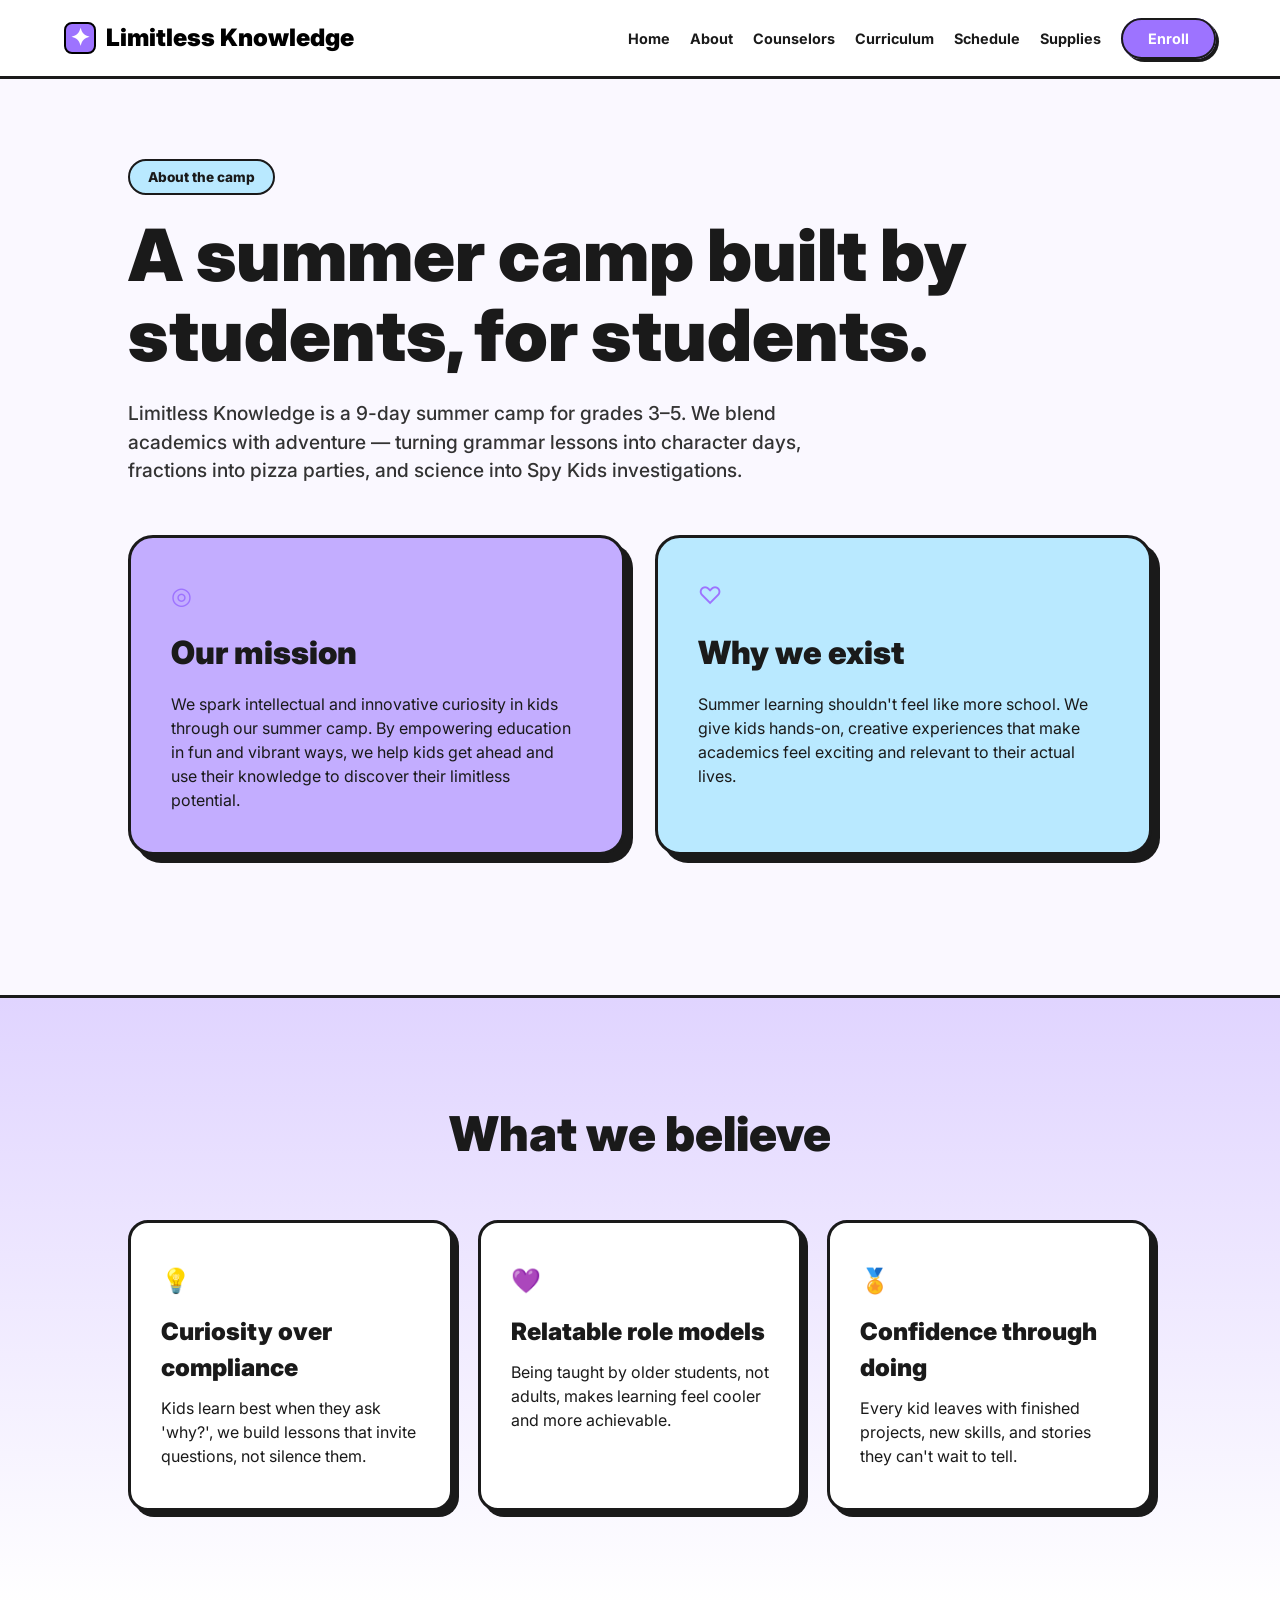
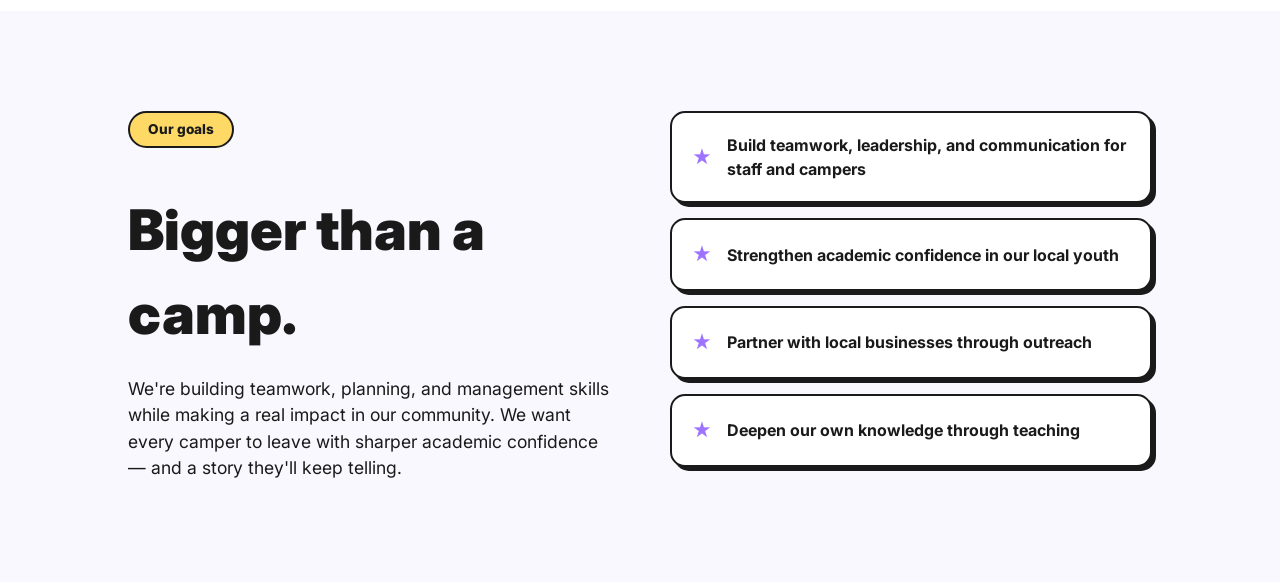
==== about.html @ a6e22866 "Add files via upload" ====
<!DOCTYPE html>
<html lang="en">
<head>
    <meta charset="UTF-8">
    <meta name="viewport" content="width=device-width, initial-scale=1.0">
    <title>About | Limitless Knowledge</title>
    <link href="https://fonts.googleapis.com/css2?family=Inter:wght@400;700;900&display=swap" rel="stylesheet">
    <style>
        :root {
            --purple: #9d73ff;
            --light-purple: #c3adff;
            --yellow: #ffd966;
            --blue: #b9e9ff;
            --off-white: #faf8ff; 
            --black: #1a1a1a;
            --white: #ffffff;
        }

        * { margin: 0; padding: 0; box-sizing: border-box; font-family: 'Inter', sans-serif; }
        body { background-color: var(--off-white); color: var(--black); line-height: 1.5; overflow-x: hidden; }

        /* --- Navigation --- */
        nav {
            display: flex; justify-content: space-between; align-items: center;
            padding: 20px 5%; background: var(--white); border-bottom: 3px solid var(--black);
            position: sticky; top: 0; z-index: 1000;
        }
        .logo { font-weight: 900; font-size: 1.5rem; display: flex; align-items: center; gap: 10px; text-decoration: none; color: black; }
        .nav-links { display: flex; gap: 20px; list-style: none; align-items: center; }
        .nav-links a { text-decoration: none; color: var(--black); font-weight: 700; font-size: 0.9rem; }
        .enroll-nav-btn {
            background: var(--purple); color: white !important; padding: 10px 25px;
            border-radius: 50px; border: 2px solid var(--black); box-shadow: 3px 3px 0px var(--black);
        }

        /* --- Hero Section --- */
        .hero { padding: 80px 10% 60px 10%; }
        .badge {
            background: var(--blue); padding: 6px 18px; border-radius: 50px;
            border: 2px solid var(--black); font-size: 0.85rem; font-weight: 800; display: inline-block; margin-bottom: 20px;
        }
        h1 { font-size: clamp(2.5rem, 6vw, 4.5rem); font-weight: 900; line-height: 1.1; margin-bottom: 25px; max-width: 900px; }
        .intro-text { max-width: 700px; font-size: 1.2rem; font-weight: 500; color: #333; margin-bottom: 50px; }

        /* --- Mission Cards --- */
        .mission-grid { display: grid; grid-template-columns: 1fr 1fr; gap: 30px; margin-bottom: 80px; }
        .m-card { border: 3px solid var(--black); border-radius: 25px; padding: 40px; box-shadow: 8px 8px 0px var(--black); }
        .m-card h2 { font-size: 2rem; font-weight: 900; margin: 15px 0; }
        .bg-lilac { background-color: var(--light-purple); }
        .bg-cyan { background-color: var(--blue); }

        /* --- Beliefs Section --- */
        .beliefs-section { 
            background: linear-gradient(180deg, #e0d4ff 0%, #ffffff 100%); 
            padding: 100px 10%; text-align: center; border-top: 3px solid var(--black);
        }
        .beliefs-grid { display: grid; grid-template-columns: repeat(auto-fit, minmax(280px, 1fr)); gap: 25px; margin-top: 50px; }
        .belief-card { background: white; border: 3px solid var(--black); border-radius: 20px; padding: 40px 30px; text-align: left; box-shadow: 6px 6px 0px var(--black); }
        .belief-card h3 { font-size: 1.5rem; font-weight: 900; margin: 15px 0 10px 0; }
        .icon { font-size: 1.5rem; color: var(--purple); }

        /* --- Goals Section --- */
        .goals-section { padding: 100px 10%; display: flex; align-items: center; gap: 60px; flex-wrap: wrap; }
        .goals-content { flex: 1; min-width: 320px; }
        .goals-list { flex: 1; min-width: 350px; list-style: none; }
        .goal-item { 
            background: white; border: 2px solid var(--black); border-radius: 15px; 
            padding: 20px; margin-bottom: 15px; font-weight: 700; display: flex; align-items: center;
            box-shadow: 4px 4px 0px var(--black);
        }
        .goal-item::before { content: "★"; margin-right: 15px; color: var(--purple); font-size: 1.2rem; }

        @media (max-width: 768px) {
            .mission-grid { grid-template-columns: 1fr; }
            .hero, .beliefs-section, .goals-section { padding-left: 5%; padding-right: 5%; }
        }
    </style>
</head>
<body>

    <nav>
        <a href="index.html" class="logo">
            <div style="background: var(--purple); width: 32px; height: 32px; border-radius: 8px; border: 2px solid black; display: flex; align-items: center; justify-content: center; color: white;">✦</div>
            Limitless Knowledge
        </a>
        <ul class="nav-links">
            <li><a href="index.html">Home</a></li>
            <li><a href="about.html">About</a></li>
            <li><a href="counselors.html">Counselors</a></li>
            <li><a href="curriculum.html">Curriculum</a></li>
            <li><a href="schedule.html">Schedule</a></li>
            <li><a href="supplies.html">Supplies</a></li>
            <li><a href="enroll.html" class="enroll-nav-btn">Enroll</a></li>
        </ul>
    </nav>

    <header class="hero">
        <span class="badge">About the camp</span>
        <h1>A summer camp built by students, for students.</h1>
        <p class="intro-text">Limitless Knowledge is a 9-day summer camp for grades 3–5. We blend academics with adventure — turning grammar lessons into character days, fractions into pizza parties, and science into Spy Kids investigations.</p>

        <div class="mission-grid">
            <div class="m-card bg-lilac">
                <div class="icon">◎</div>
                <h2>Our mission</h2>
                <p>We spark intellectual and innovative curiosity in kids through our summer camp. By empowering education in fun and vibrant ways, we help kids get ahead and use their knowledge to discover their limitless potential.</p>
            </div>
            <div class="m-card bg-cyan">
                <div class="icon">♡</div>
                <h2>Why we exist</h2>
                <p>Summer learning shouldn't feel like more school. We give kids hands-on, creative experiences that make academics feel exciting and relevant to their actual lives.</p>
            </div>
        </div>
    </header>

    <section class="beliefs-section">
        <h2 style="font-size: 3rem; font-weight: 900;">What we believe</h2>
        <div class="beliefs-grid">
            <div class="belief-card">
                <div class="icon">💡</div>
                <h3>Curiosity over compliance</h3>
                <p>Kids learn best when they ask 'why?', we build lessons that invite questions, not silence them.</p>
            </div>
            <div class="belief-card">
                <div class="icon">💜</div>
                <h3>Relatable role models</h3>
                <p>Being taught by older students, not adults, makes learning feel cooler and more achievable.</p>
            </div>
            <div class="belief-card">
                <div class="icon">🏅</div>
                <h3>Confidence through doing</h3>
                <p>Every kid leaves with finished projects, new skills, and stories they can't wait to tell.</p>
            </div>
        </div>
    </section>

    <section class="goals-section">
        <div class="goals-content">
            <span class="badge" style="background: var(--yellow);">Our goals</span>
            <h2 style="font-size: 3.5rem; font-weight: 900; margin: 20px 0;">Bigger than a camp.</h2>
            <p style="font-size: 1.1rem; max-width: 500px;">We're building teamwork, planning, and management skills while making a real impact in our community. We want every camper to leave with sharper academic confidence — and a story they'll keep telling.</p>
        </div>
        <div class="goals-list">
            <div class="goal-item">Build teamwork, leadership, and communication for staff and campers</div>
            <div class="goal-item">Strengthen academic confidence in our local youth</div>
            <div class="goal-item">Partner with local businesses through outreach</div>
            <div class="goal-item">Deepen our own knowledge through teaching</div>
        </div>
    </section>

</body>
</html>
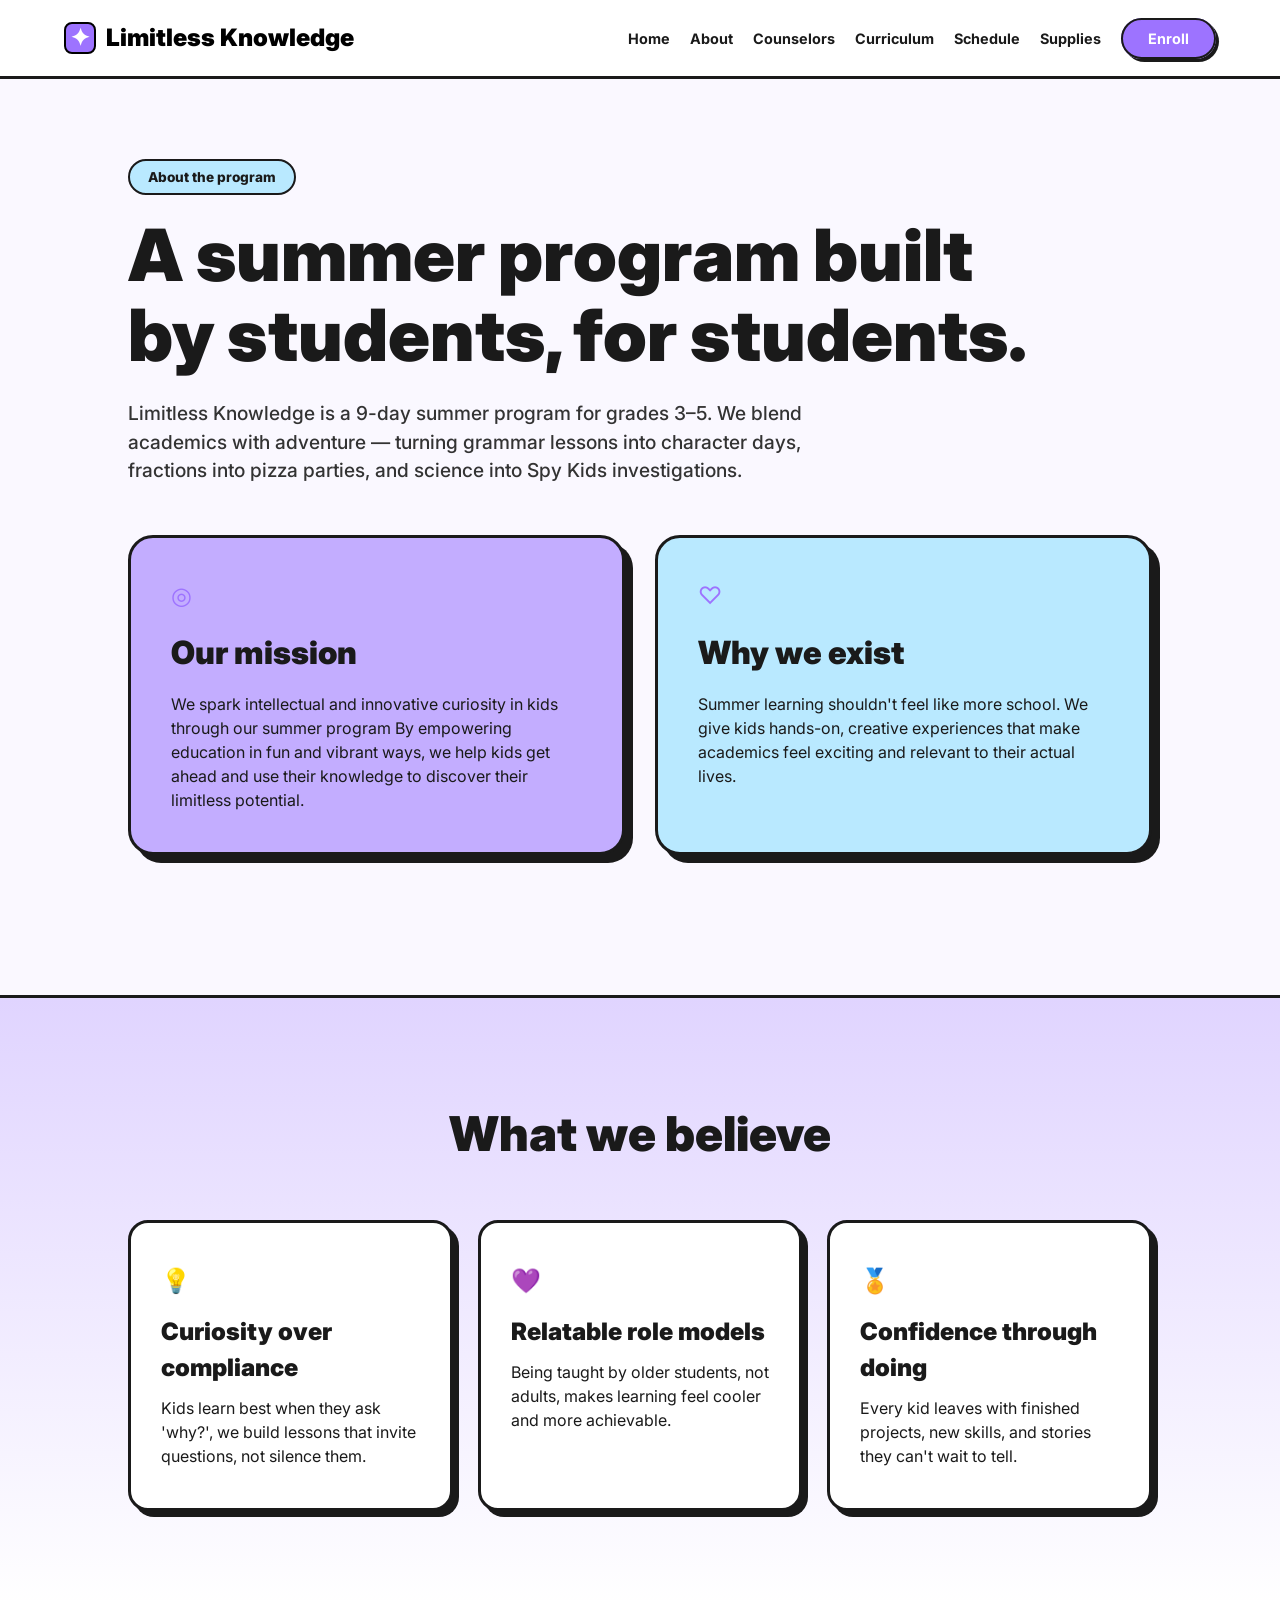
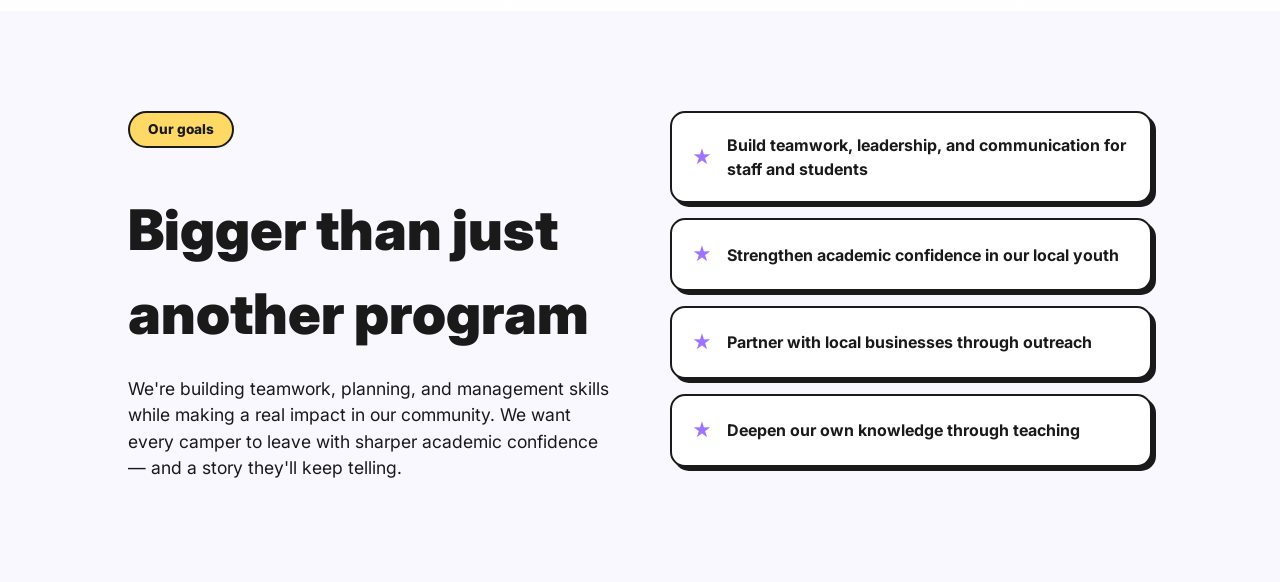
==== commit 83b839e9: "Update about.html" ====
--- a/about.html
+++ b/about.html
@@ -95,15 +95,15 @@
     </nav>
 
     <header class="hero">
-        <span class="badge">About the camp</span>
-        <h1>A summer camp built by students, for students.</h1>
-        <p class="intro-text">Limitless Knowledge is a 9-day summer camp for grades 3–5. We blend academics with adventure — turning grammar lessons into character days, fractions into pizza parties, and science into Spy Kids investigations.</p>
+        <span class="badge">About the program</span>
+        <h1>A summer program built by students, for students.</h1>
+        <p class="intro-text">Limitless Knowledge is a 9-day summer program for grades 3–5. We blend academics with adventure — turning grammar lessons into character days, fractions into pizza parties, and science into Spy Kids investigations.</p>
 
         <div class="mission-grid">
             <div class="m-card bg-lilac">
                 <div class="icon">◎</div>
                 <h2>Our mission</h2>
-                <p>We spark intellectual and innovative curiosity in kids through our summer camp. By empowering education in fun and vibrant ways, we help kids get ahead and use their knowledge to discover their limitless potential.</p>
+                <p>We spark intellectual and innovative curiosity in kids through our summer program By empowering education in fun and vibrant ways, we help kids get ahead and use their knowledge to discover their limitless potential.</p>
             </div>
             <div class="m-card bg-cyan">
                 <div class="icon">♡</div>
@@ -137,11 +137,11 @@
     <section class="goals-section">
         <div class="goals-content">
             <span class="badge" style="background: var(--yellow);">Our goals</span>
-            <h2 style="font-size: 3.5rem; font-weight: 900; margin: 20px 0;">Bigger than a camp.</h2>
+            <h2 style="font-size: 3.5rem; font-weight: 900; margin: 20px 0;">Bigger than just another program</h2>
             <p style="font-size: 1.1rem; max-width: 500px;">We're building teamwork, planning, and management skills while making a real impact in our community. We want every camper to leave with sharper academic confidence — and a story they'll keep telling.</p>
         </div>
         <div class="goals-list">
-            <div class="goal-item">Build teamwork, leadership, and communication for staff and campers</div>
+            <div class="goal-item">Build teamwork, leadership, and communication for staff and students</div>
             <div class="goal-item">Strengthen academic confidence in our local youth</div>
             <div class="goal-item">Partner with local businesses through outreach</div>
             <div class="goal-item">Deepen our own knowledge through teaching</div>
@@ -149,4 +149,4 @@
     </section>
 
 </body>
-</html>+</html>
